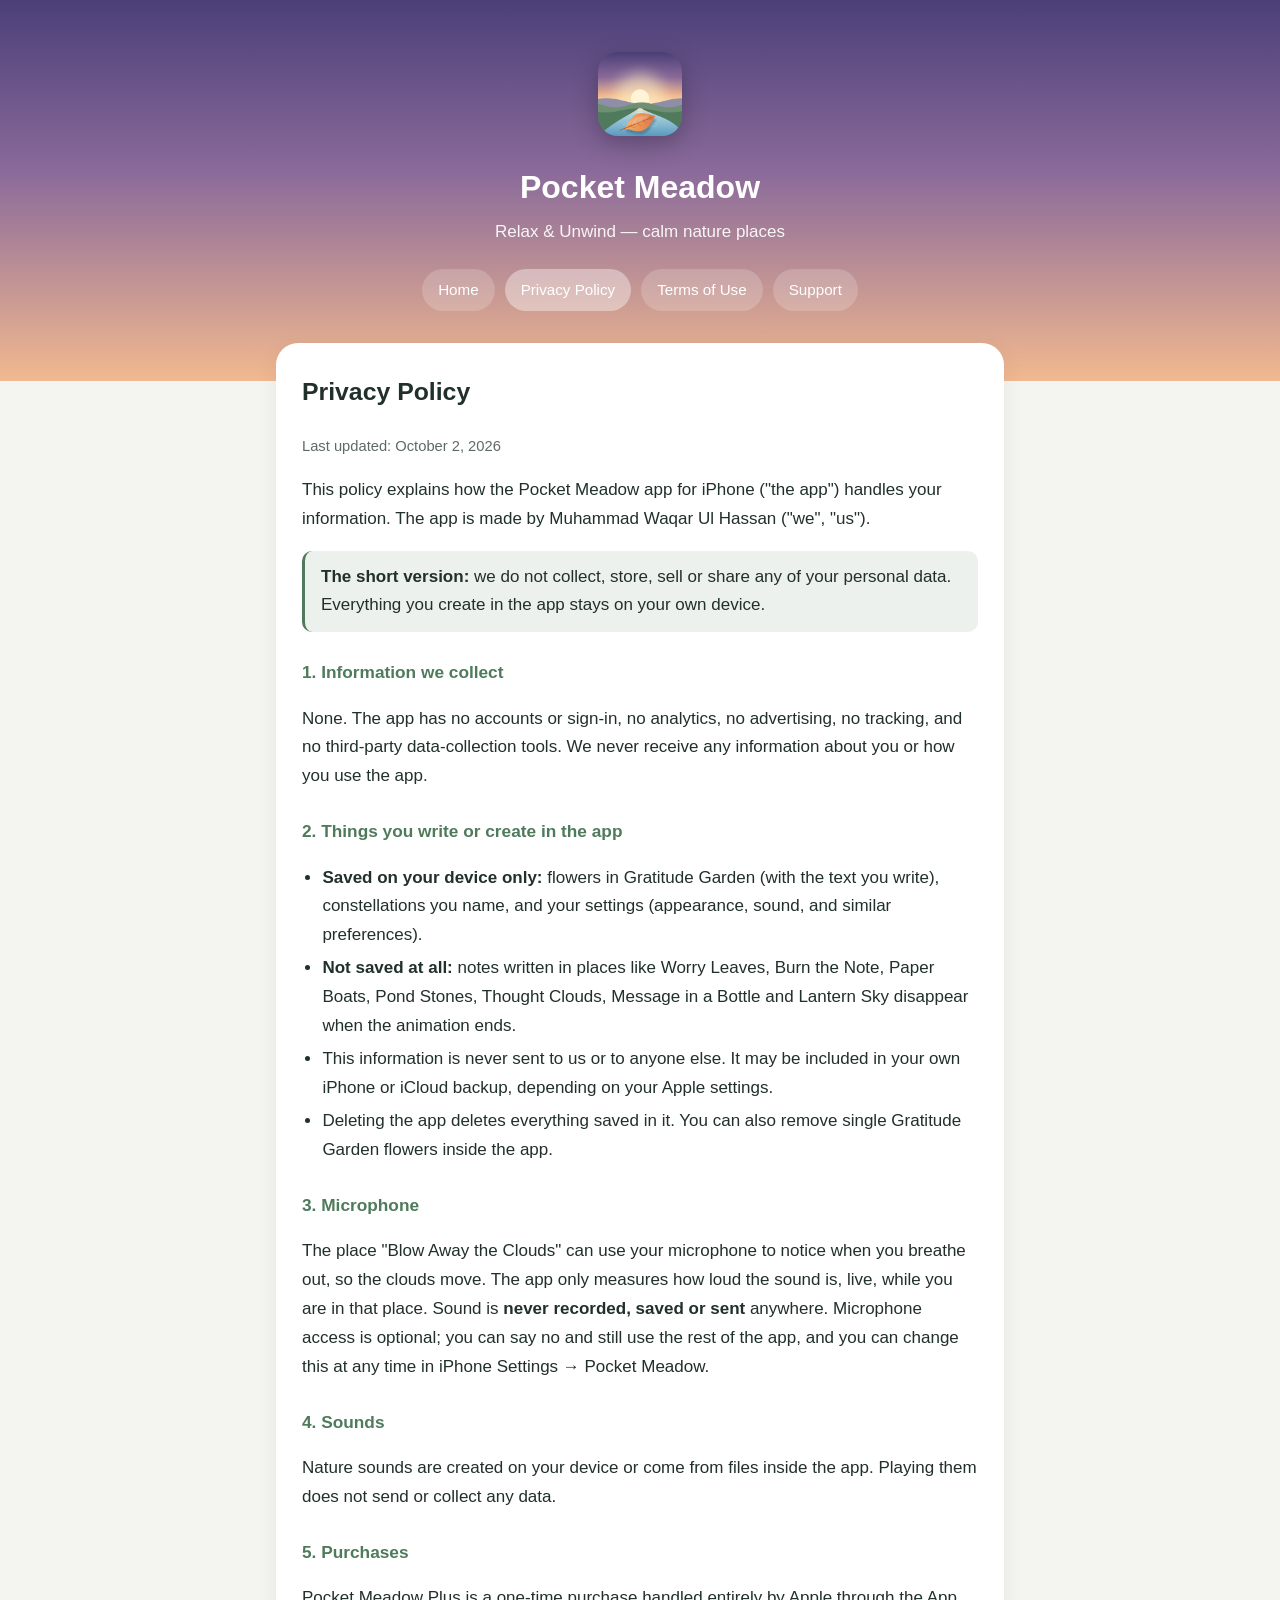
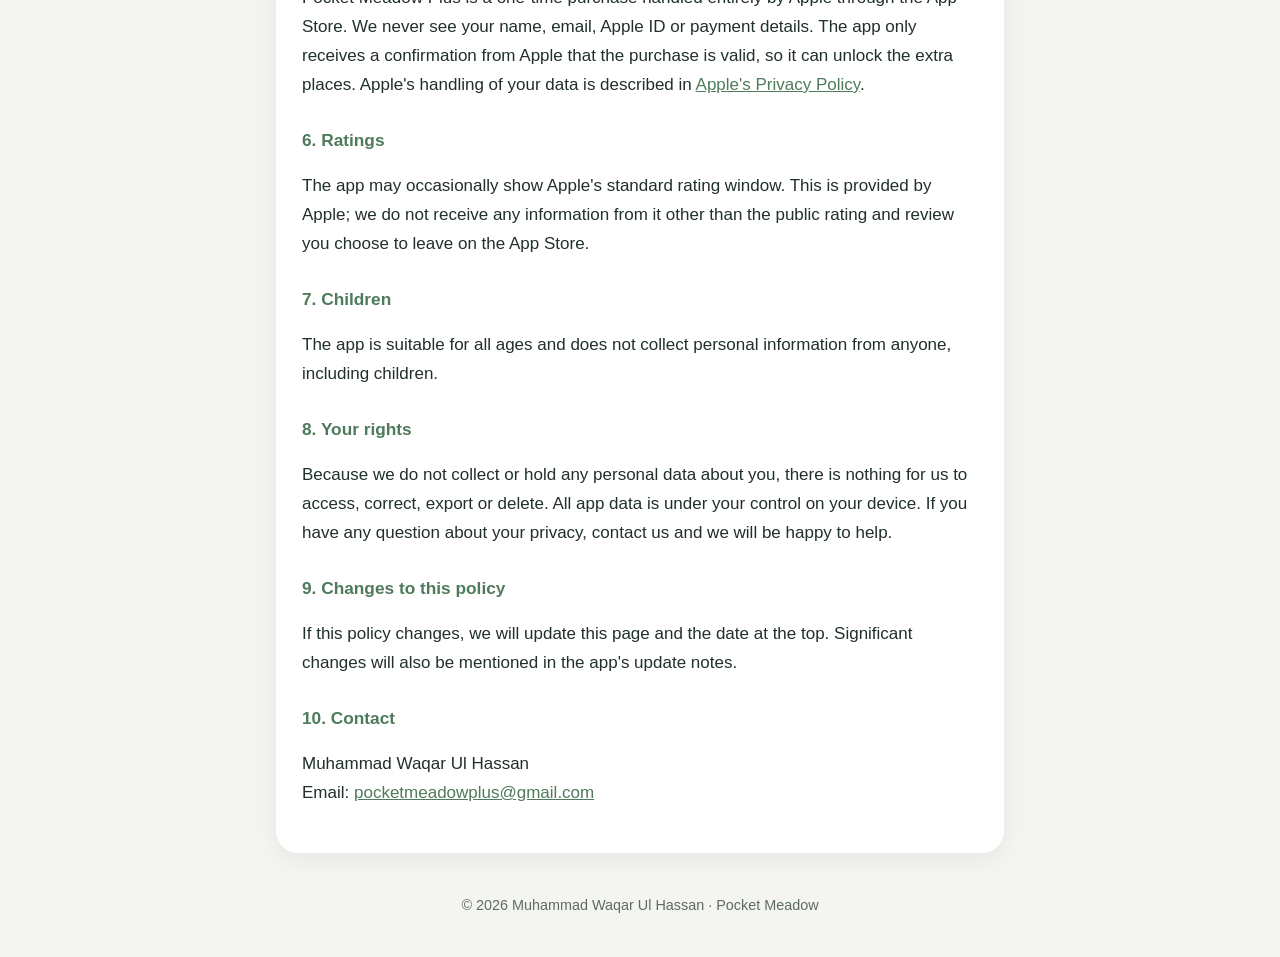
==== privacy.html @ e0ba1784 "Pocket Meadow — privacy policy, terms and support Pocket Meadow — privacy policy, terms and support " ====
<!DOCTYPE html>
<html lang="en">
<head>
<meta charset="utf-8">
<meta name="viewport" content="width=device-width, initial-scale=1">
<title>Privacy Policy — Pocket Meadow</title>
<meta name="description" content="Pocket Meadow: Relax &amp; Unwind — Privacy Policy">
<link rel="icon" href="icon.png">
<link rel="stylesheet" href="style.css">
</head>
<body>
<header>
  <img src="icon.png" alt="Pocket Meadow app icon">
  <h1>Pocket Meadow</h1>
  <p>Relax &amp; Unwind — calm nature places</p>
  <nav>
    <a href="index.html">Home</a>
    <a href="privacy.html" class="active">Privacy Policy</a>
    <a href="terms.html">Terms of Use</a>
    <a href="index.html#support">Support</a>
  </nav>
</header>
<main>
  <section>
    <h2>Privacy Policy</h2>
    <p class="small">Last updated: October 2, 2026</p>

    <p>This policy explains how the Pocket Meadow app for iPhone ("the app") handles your information. The app is made by Muhammad Waqar Ul Hassan ("we", "us").</p>

    <div class="box"><b>The short version:</b> we do not collect, store, sell or share any of your personal data. Everything you create in the app stays on your own device.</div>

    <h3>1. Information we collect</h3>
    <p>None. The app has no accounts or sign-in, no analytics, no advertising, no tracking, and no third-party data-collection tools. We never receive any information about you or how you use the app.</p>

    <h3>2. Things you write or create in the app</h3>
    <ul>
      <li><b>Saved on your device only:</b> flowers in Gratitude Garden (with the text you write), constellations you name, and your settings (appearance, sound, and similar preferences).</li>
      <li><b>Not saved at all:</b> notes written in places like Worry Leaves, Burn the Note, Paper Boats, Pond Stones, Thought Clouds, Message in a Bottle and Lantern Sky disappear when the animation ends.</li>
      <li>This information is never sent to us or to anyone else. It may be included in your own iPhone or iCloud backup, depending on your Apple settings.</li>
      <li>Deleting the app deletes everything saved in it. You can also remove single Gratitude Garden flowers inside the app.</li>
    </ul>

    <h3>3. Microphone</h3>
    <p>The place "Blow Away the Clouds" can use your microphone to notice when you breathe out, so the clouds move. The app only measures how loud the sound is, live, while you are in that place. Sound is <b>never recorded, saved or sent</b> anywhere. Microphone access is optional; you can say no and still use the rest of the app, and you can change this at any time in iPhone Settings → Pocket Meadow.</p>

    <h3>4. Sounds</h3>
    <p>Nature sounds are created on your device or come from files inside the app. Playing them does not send or collect any data.</p>

    <h3>5. Purchases</h3>
    <p>Pocket Meadow Plus is a one-time purchase handled entirely by Apple through the App Store. We never see your name, email, Apple ID or payment details. The app only receives a confirmation from Apple that the purchase is valid, so it can unlock the extra places. Apple's handling of your data is described in <a href="https://www.apple.com/legal/privacy/">Apple's Privacy Policy</a>.</p>

    <h3>6. Ratings</h3>
    <p>The app may occasionally show Apple's standard rating window. This is provided by Apple; we do not receive any information from it other than the public rating and review you choose to leave on the App Store.</p>

    <h3>7. Children</h3>
    <p>The app is suitable for all ages and does not collect personal information from anyone, including children.</p>

    <h3>8. Your rights</h3>
    <p>Because we do not collect or hold any personal data about you, there is nothing for us to access, correct, export or delete. All app data is under your control on your device. If you have any question about your privacy, contact us and we will be happy to help.</p>

    <h3>9. Changes to this policy</h3>
    <p>If this policy changes, we will update this page and the date at the top. Significant changes will also be mentioned in the app's update notes.</p>

    <h3>10. Contact</h3>
    <p>Muhammad Waqar Ul Hassan<br>Email: <a href="mailto:pocketmeadowplus@gmail.com">pocketmeadowplus@gmail.com</a></p>
  </section>
</main>
<footer>© 2026 Muhammad Waqar Ul Hassan · Pocket Meadow</footer>
</body>
</html>
---- style.css ----
:root { --ink:#21302a; --soft:#5d6b64; --moss:#4f7a5c; --paper:#f4f5f0; --card:#ffffff; --line:#e3e6df; }
@media (prefers-color-scheme: dark) {
  :root { --ink:#ecece6; --soft:#a9b3ad; --moss:#8cc59a; --paper:#16161f; --card:#20202b; --line:#30303c; }
}
* { box-sizing: border-box; }
body { margin:0; background:var(--paper); color:var(--ink);
       font: 17px/1.7 ui-rounded, "SF Pro Rounded", -apple-system, "Segoe UI", Roboto, sans-serif; }
header { background: linear-gradient(180deg,#4b3f78,#8a6a9a 45%,#f2b98f); color:#fff; padding:52px 22px 70px; text-align:center; }
header img { width:84px; height:84px; border-radius:20px; box-shadow:0 8px 24px rgba(0,0,0,.25); }
header h1 { margin:14px 0 4px; font-size:2rem; }
header p { margin:0; opacity:.92; }
nav { display:flex; gap:10px; justify-content:center; flex-wrap:wrap; margin-top:22px; }
nav a { color:#fff; text-decoration:none; background:rgba(255,255,255,.18); padding:8px 16px; border-radius:999px; font-size:.95rem; }
nav a.active { background:rgba(255,255,255,.38); }
main { max-width:760px; margin:-38px auto 40px; padding:0 16px; }
section { background:var(--card); border-radius:22px; padding:28px 26px; margin-bottom:18px; box-shadow:0 6px 24px rgba(0,0,0,.06); }
h2 { margin-top:0; font-size:1.55rem; }
h3 { margin:1.5em 0 .3em; font-size:1.08rem; color:var(--moss); }
ul { padding-left:1.2em; }
li { margin:.25em 0; }
a { color:var(--moss); }
.small { color:var(--soft); font-size:.92rem; }
.box { background:rgba(79,122,92,.10); border-left:3px solid var(--moss); border-radius:10px; padding:12px 16px; margin:14px 0; }
footer { text-align:center; color:var(--soft); font-size:.9rem; padding-bottom:40px; }
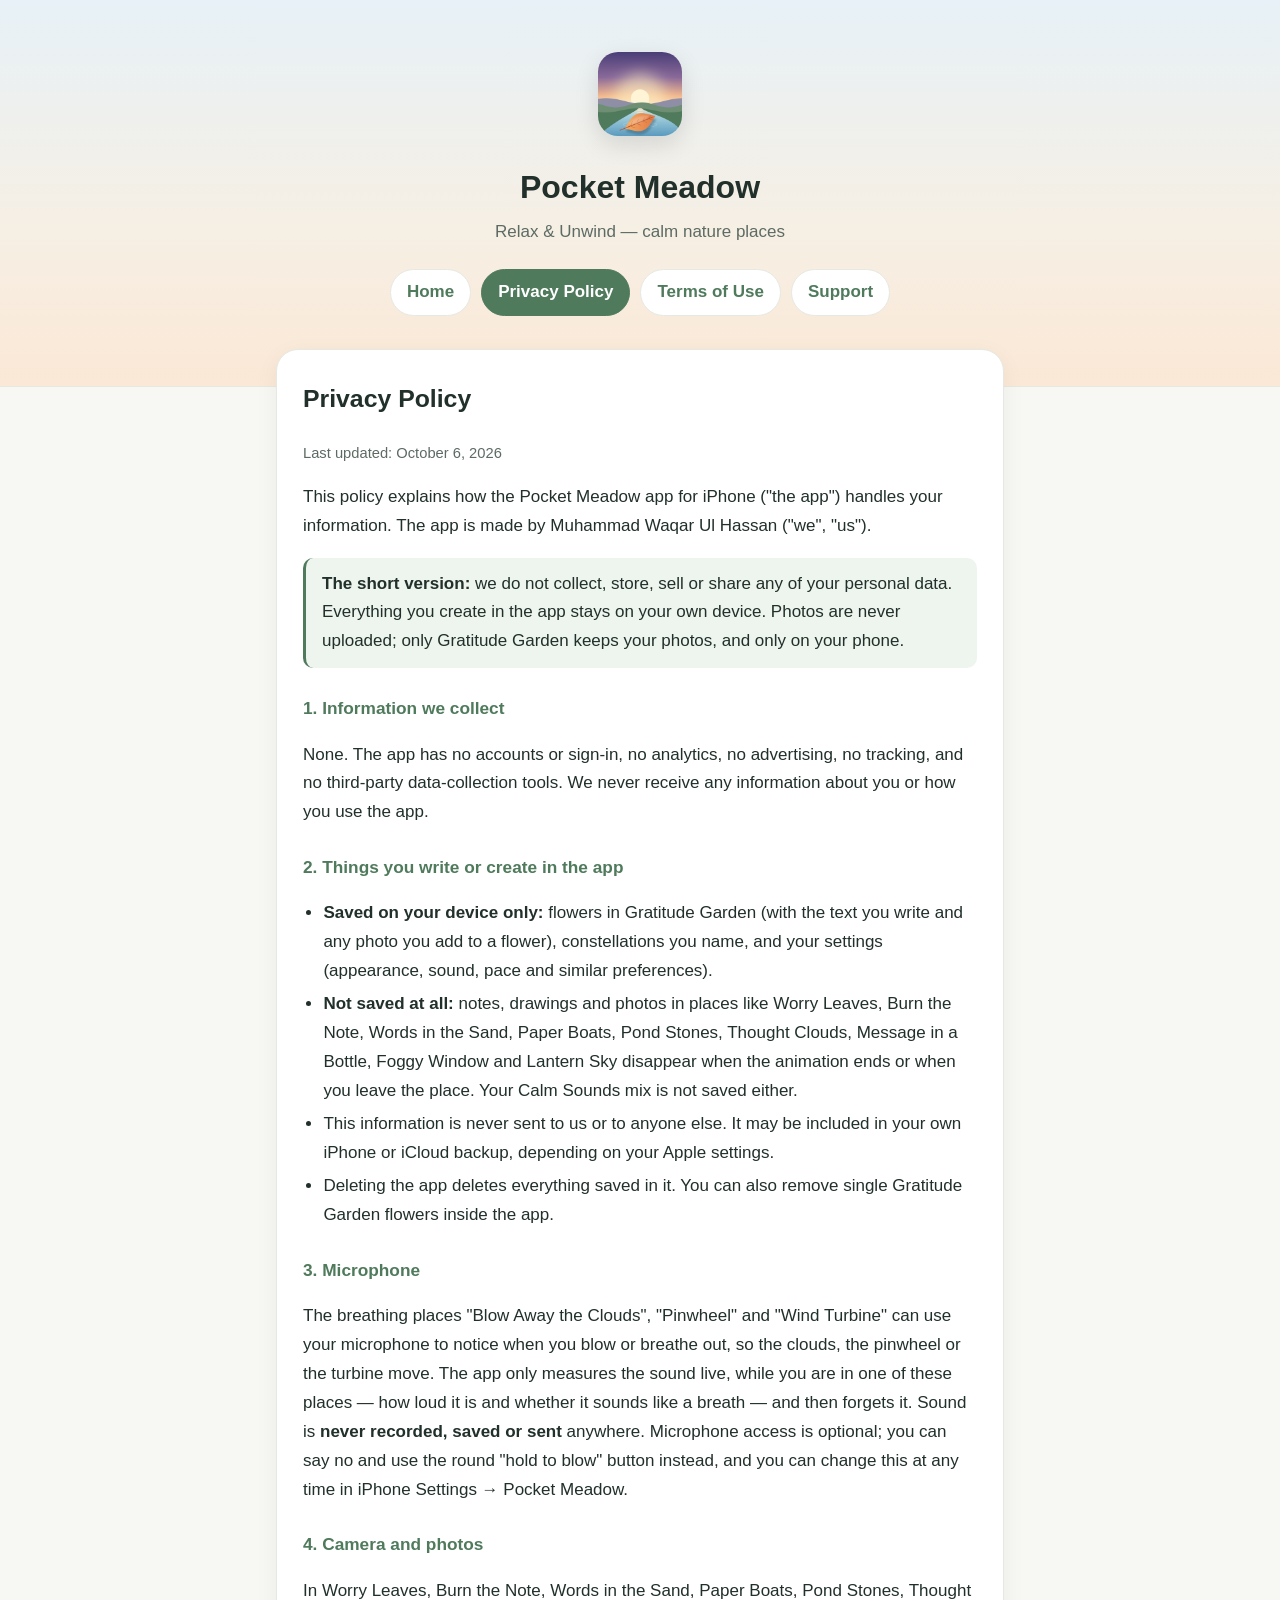
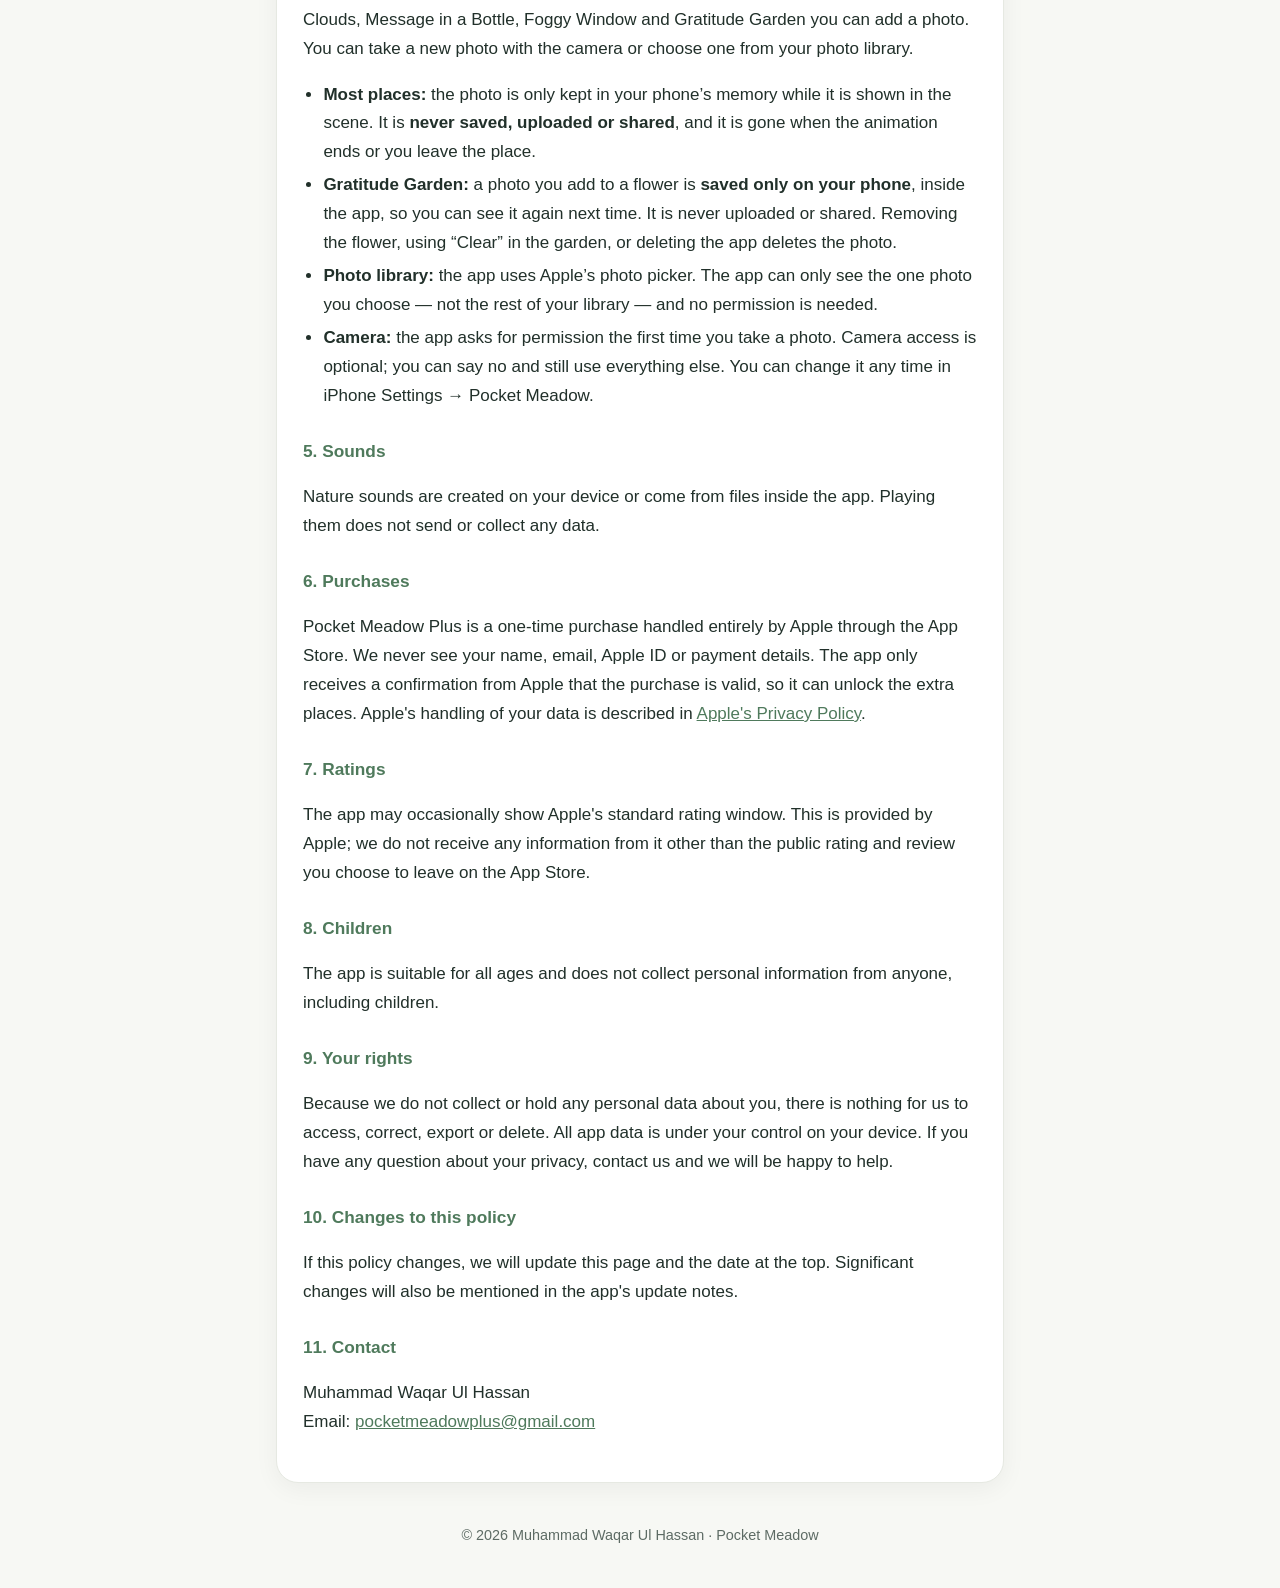
==== commit afeeed7f: "Update privacy for Pinwheel and Wind Turbine. Update privacy for Pinwheel and Wind Turbine." ====
--- a/privacy.html
+++ b/privacy.html
@@ -3,6 +3,7 @@
 <head>
 <meta charset="utf-8">
 <meta name="viewport" content="width=device-width, initial-scale=1">
+<meta name="color-scheme" content="light only">
 <title>Privacy Policy — Pocket Meadow</title>
 <meta name="description" content="Pocket Meadow: Relax &amp; Unwind — Privacy Policy">
 <link rel="icon" href="icon.png">
@@ -23,45 +24,54 @@
 <main>
   <section>
     <h2>Privacy Policy</h2>
-    <p class="small">Last updated: October 2, 2026</p>
+    <p class="small">Last updated: October 6, 2026</p>
 
     <p>This policy explains how the Pocket Meadow app for iPhone ("the app") handles your information. The app is made by Muhammad Waqar Ul Hassan ("we", "us").</p>
 
-    <div class="box"><b>The short version:</b> we do not collect, store, sell or share any of your personal data. Everything you create in the app stays on your own device.</div>
+    <div class="box"><b>The short version:</b> we do not collect, store, sell or share any of your personal data. Everything you create in the app stays on your own device. Photos are never uploaded; only Gratitude Garden keeps your photos, and only on your phone.</div>
 
     <h3>1. Information we collect</h3>
     <p>None. The app has no accounts or sign-in, no analytics, no advertising, no tracking, and no third-party data-collection tools. We never receive any information about you or how you use the app.</p>
 
     <h3>2. Things you write or create in the app</h3>
     <ul>
-      <li><b>Saved on your device only:</b> flowers in Gratitude Garden (with the text you write), constellations you name, and your settings (appearance, sound, and similar preferences).</li>
-      <li><b>Not saved at all:</b> notes written in places like Worry Leaves, Burn the Note, Paper Boats, Pond Stones, Thought Clouds, Message in a Bottle and Lantern Sky disappear when the animation ends.</li>
+      <li><b>Saved on your device only:</b> flowers in Gratitude Garden (with the text you write and any photo you add to a flower), constellations you name, and your settings (appearance, sound, pace and similar preferences).</li>
+      <li><b>Not saved at all:</b> notes, drawings and photos in places like Worry Leaves, Burn the Note, Words in the Sand, Paper Boats, Pond Stones, Thought Clouds, Message in a Bottle, Foggy Window and Lantern Sky disappear when the animation ends or when you leave the place. Your Calm Sounds mix is not saved either.</li>
       <li>This information is never sent to us or to anyone else. It may be included in your own iPhone or iCloud backup, depending on your Apple settings.</li>
       <li>Deleting the app deletes everything saved in it. You can also remove single Gratitude Garden flowers inside the app.</li>
     </ul>
 
     <h3>3. Microphone</h3>
-    <p>The place "Blow Away the Clouds" can use your microphone to notice when you breathe out, so the clouds move. The app only measures how loud the sound is, live, while you are in that place. Sound is <b>never recorded, saved or sent</b> anywhere. Microphone access is optional; you can say no and still use the rest of the app, and you can change this at any time in iPhone Settings → Pocket Meadow.</p>
+    <p>The breathing places "Blow Away the Clouds", "Pinwheel" and "Wind Turbine" can use your microphone to notice when you blow or breathe out, so the clouds, the pinwheel or the turbine move. The app only measures the sound live, while you are in one of these places — how loud it is and whether it sounds like a breath — and then forgets it. Sound is <b>never recorded, saved or sent</b> anywhere. Microphone access is optional; you can say no and use the round "hold to blow" button instead, and you can change this at any time in iPhone Settings → Pocket Meadow.</p>
 
-    <h3>4. Sounds</h3>
+    <h3>4. Camera and photos</h3>
+    <p>In Worry Leaves, Burn the Note, Words in the Sand, Paper Boats, Pond Stones, Thought Clouds, Message in a Bottle, Foggy Window and Gratitude Garden you can add a photo. You can take a new photo with the camera or choose one from your photo library.</p>
+    <ul>
+      <li><b>Most places:</b> the photo is only kept in your phone’s memory while it is shown in the scene. It is <b>never saved, uploaded or shared</b>, and it is gone when the animation ends or you leave the place.</li>
+      <li><b>Gratitude Garden:</b> a photo you add to a flower is <b>saved only on your phone</b>, inside the app, so you can see it again next time. It is never uploaded or shared. Removing the flower, using “Clear” in the garden, or deleting the app deletes the photo.</li>
+      <li><b>Photo library:</b> the app uses Apple’s photo picker. The app can only see the one photo you choose — not the rest of your library — and no permission is needed.</li>
+      <li><b>Camera:</b> the app asks for permission the first time you take a photo. Camera access is optional; you can say no and still use everything else. You can change it any time in iPhone Settings → Pocket Meadow.</li>
+    </ul>
+
+    <h3>5. Sounds</h3>
     <p>Nature sounds are created on your device or come from files inside the app. Playing them does not send or collect any data.</p>
 
-    <h3>5. Purchases</h3>
+    <h3>6. Purchases</h3>
     <p>Pocket Meadow Plus is a one-time purchase handled entirely by Apple through the App Store. We never see your name, email, Apple ID or payment details. The app only receives a confirmation from Apple that the purchase is valid, so it can unlock the extra places. Apple's handling of your data is described in <a href="https://www.apple.com/legal/privacy/">Apple's Privacy Policy</a>.</p>
 
-    <h3>6. Ratings</h3>
+    <h3>7. Ratings</h3>
     <p>The app may occasionally show Apple's standard rating window. This is provided by Apple; we do not receive any information from it other than the public rating and review you choose to leave on the App Store.</p>
 
-    <h3>7. Children</h3>
+    <h3>8. Children</h3>
     <p>The app is suitable for all ages and does not collect personal information from anyone, including children.</p>
 
-    <h3>8. Your rights</h3>
+    <h3>9. Your rights</h3>
     <p>Because we do not collect or hold any personal data about you, there is nothing for us to access, correct, export or delete. All app data is under your control on your device. If you have any question about your privacy, contact us and we will be happy to help.</p>
 
-    <h3>9. Changes to this policy</h3>
+    <h3>10. Changes to this policy</h3>
     <p>If this policy changes, we will update this page and the date at the top. Significant changes will also be mentioned in the app's update notes.</p>
 
-    <h3>10. Contact</h3>
+    <h3>11. Contact</h3>
     <p>Muhammad Waqar Ul Hassan<br>Email: <a href="mailto:pocketmeadowplus@gmail.com">pocketmeadowplus@gmail.com</a></p>
   </section>
 </main>
--- a/style.css
+++ b/style.css
@@ -1,24 +1,27 @@
-:root { --ink:#21302a; --soft:#5d6b64; --moss:#4f7a5c; --paper:#f4f5f0; --card:#ffffff; --line:#e3e6df; }
-@media (prefers-color-scheme: dark) {
-  :root { --ink:#ecece6; --soft:#a9b3ad; --moss:#8cc59a; --paper:#16161f; --card:#20202b; --line:#30303c; }
-}
+/* Pocket Meadow website — always light (white) theme */
+:root { --ink:#21302a; --soft:#5d6b64; --moss:#4f7a5c; --page:#f7f8f4; --card:#ffffff; --line:#e6e9e2;
+        color-scheme: light; }
 * { box-sizing: border-box; }
-body { margin:0; background:var(--paper); color:var(--ink);
+html { background: var(--page); }
+body { margin:0; background:var(--page); color:var(--ink);
        font: 17px/1.7 ui-rounded, "SF Pro Rounded", -apple-system, "Segoe UI", Roboto, sans-serif; }
-header { background: linear-gradient(180deg,#4b3f78,#8a6a9a 45%,#f2b98f); color:#fff; padding:52px 22px 70px; text-align:center; }
-header img { width:84px; height:84px; border-radius:20px; box-shadow:0 8px 24px rgba(0,0,0,.25); }
+header { background: linear-gradient(180deg,#e7f1f7 0%,#f6efe4 60%,#fbe8d6 100%); color:var(--ink);
+         padding:52px 22px 70px; text-align:center; border-bottom:1px solid var(--line); }
+header img { width:84px; height:84px; border-radius:20px; box-shadow:0 8px 24px rgba(0,0,0,.12); }
 header h1 { margin:14px 0 4px; font-size:2rem; }
-header p { margin:0; opacity:.92; }
+header p { margin:0; color:var(--soft); }
 nav { display:flex; gap:10px; justify-content:center; flex-wrap:wrap; margin-top:22px; }
-nav a { color:#fff; text-decoration:none; background:rgba(255,255,255,.18); padding:8px 16px; border-radius:999px; font-size:.95rem; }
-nav a.active { background:rgba(255,255,255,.38); }
+nav a { color:var(--moss); text-decoration:none; background:#ffffff; border:1px solid var(--line);
+        padding:8px 16px; border-radius:999px; font-weight:600; }
+nav a.active { background:var(--moss); color:#ffffff; border-color:var(--moss); }
 main { max-width:760px; margin:-38px auto 40px; padding:0 16px; }
-section { background:var(--card); border-radius:22px; padding:28px 26px; margin-bottom:18px; box-shadow:0 6px 24px rgba(0,0,0,.06); }
+section { background:var(--card); border:1px solid var(--line); border-radius:22px; padding:28px 26px;
+          margin-bottom:18px; box-shadow:0 6px 24px rgba(0,0,0,.05); }
 h2 { margin-top:0; font-size:1.55rem; }
 h3 { margin:1.5em 0 .3em; font-size:1.08rem; color:var(--moss); }
 ul { padding-left:1.2em; }
 li { margin:.25em 0; }
 a { color:var(--moss); }
 .small { color:var(--soft); font-size:.92rem; }
-.box { background:rgba(79,122,92,.10); border-left:3px solid var(--moss); border-radius:10px; padding:12px 16px; margin:14px 0; }
+.box { background:#eef4ee; border-left:3px solid var(--moss); border-radius:10px; padding:12px 16px; margin:14px 0; }
 footer { text-align:center; color:var(--soft); font-size:.9rem; padding-bottom:40px; }
